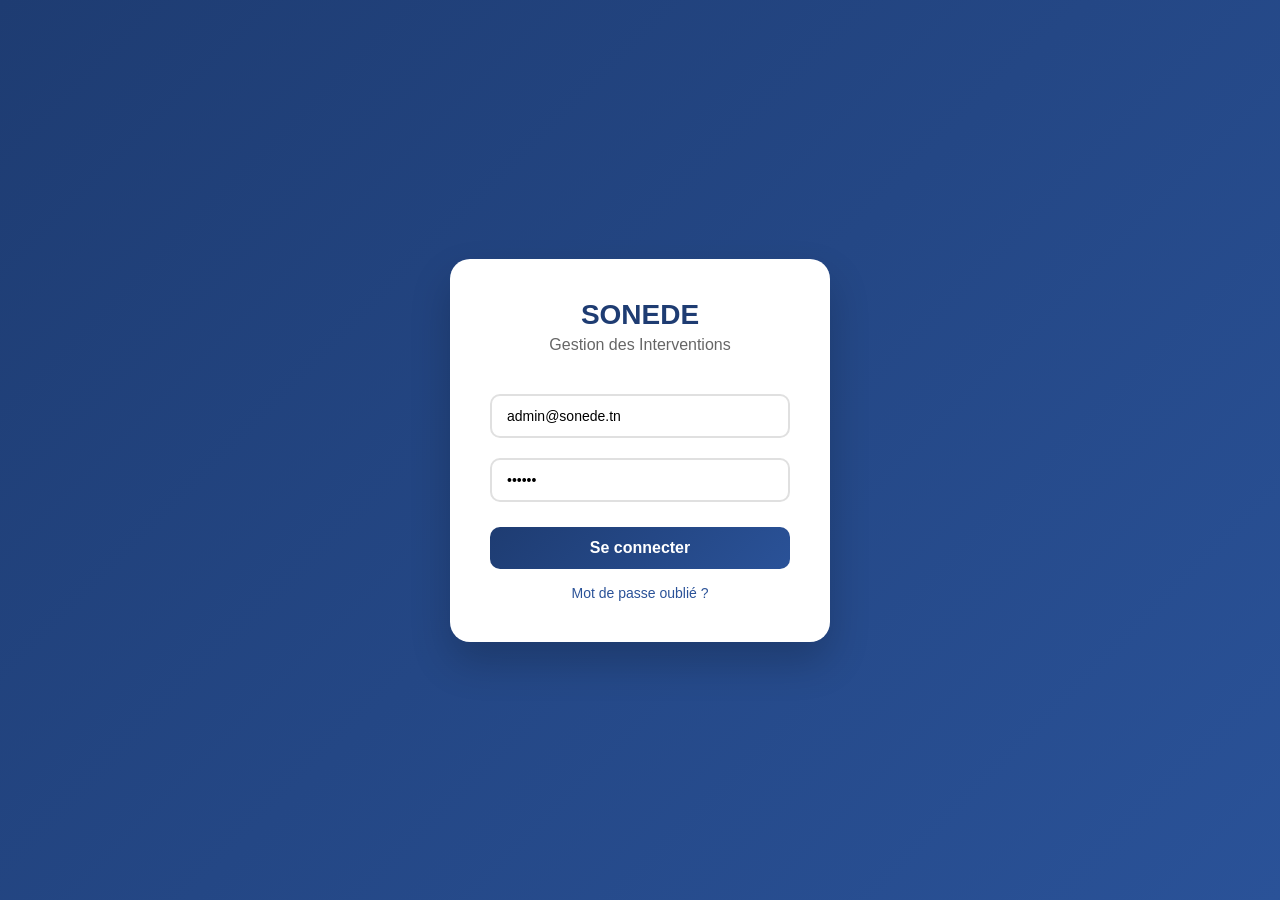
==== index.html @ 40792532 "Ajout application SONEDE" ====
<!DOCTYPE html>
<html lang="fr">
<head>
    <meta charset="UTF-8">
    <meta name="viewport" content="width=device-width, initial-scale=1.0">
    <title>SONEDE - Connexion</title>
    <link rel="stylesheet" href="style.css">
</head>
<body class="login-page">
    <div class="card login-card">
        <div class="logo">
            <h1> SONEDE</h1>
            <p>Gestion des Interventions</p>
        </div>
        <input type="email" id="email" placeholder="Email professionnel" value="admin@sonede.tn">
        <input type="password" id="password" placeholder="Mot de passe" value="123456">
        <button onclick="login()"> Se connecter</button>
        <a href="#" class="forgot-link">Mot de passe oublié ?</a>
    </div>
    <script src="app.js"></script>
</body>
</html>
---- style.css ----
* {
    margin: 0;
    padding: 0;
    box-sizing: border-box;
}

body {
    font-family: 'Segoe UI', Tahoma, Geneva, Verdana, sans-serif;
    min-height: 100vh;
}

/* Page Login */
.login-page {
    background: linear-gradient(135deg, #1e3c72 0%, #2a5298 100%);
    display: flex;
    justify-content: center;
    align-items: center;
}

.login-card {
    background: white;
    padding: 40px;
    border-radius: 20px;
    width: 380px;
    box-shadow: 0 20px 40px rgba(0,0,0,0.2);
    text-align: center;
}

.logo h1 {
    color: #1e3c72;
    font-size: 28px;
    margin-bottom: 5px;
}

.logo p {
    color: #666;
    margin-bottom: 30px;
}

input {
    width: 100%;
    padding: 12px 15px;
    margin: 10px 0;
    border: 2px solid #e0e0e0;
    border-radius: 10px;
    font-size: 14px;
    transition: 0.3s;
}

input:focus {
    outline: none;
    border-color: #2a5298;
}

button {
    width: 100%;
    padding: 12px;
    background: linear-gradient(135deg, #1e3c72, #2a5298);
    color: white;
    border: none;
    border-radius: 10px;
    font-size: 16px;
    font-weight: bold;
    cursor: pointer;
    margin: 15px 0;
    transition: 0.3s;
}

button:hover {
    transform: translateY(-2px);
    box-shadow: 0 5px 15px rgba(0,0,0,0.2);
}

.forgot-link {
    color: #2a5298;
    text-decoration: none;
    font-size: 14px;
}

/* Page Dashboard */
.dashboard-page {
    background: #f5f7fa;
}

.dashboard-container {
    max-width: 1200px;
    margin: 0 auto;
    padding: 20px;
}

.dashboard-header {
    background: white;
    padding: 20px 30px;
    border-radius: 15px;
    margin-bottom: 30px;
    box-shadow: 0 2px 10px rgba(0,0,0,0.1);
    display: flex;
    justify-content: space-between;
    align-items: center;
}

.dashboard-header h1 {
    color: #1e3c72;
    font-size: 24px;
}

.logout-btn {
    background: #dc3545;
    padding: 8px 20px;
    width: auto;
    margin: 0;
}

.add-card, .list-card {
    background: white;
    border-radius: 15px;
    padding: 25px;
    margin-bottom: 30px;
    box-shadow: 0 2px 10px rgba(0,0,0,0.1);
}

.add-card h3, .list-card h3 {
    color: #1e3c72;
    margin-bottom: 20px;
    font-size: 20px;
}

.add-form {
    display: flex;
    gap: 15px;
}

.add-form input {
    flex: 1;
    margin: 0;
}

.add-form button {
    width: auto;
    padding: 12px 30px;
    margin: 0;
}

table {
    width: 100%;
    border-collapse: collapse;
}

th, td {
    padding: 12px;
    text-align: left;
    border-bottom: 1px solid #e0e0e0;
}

th {
    background: #f5f7fa;
    color: #1e3c72;
    font-weight: bold;
}

.status {
    padding: 5px 12px;
    border-radius: 20px;
    font-size: 12px;
    font-weight: bold;
}

.status-pending {
    background: #fff3cd;
    color: #856404;
}

.status-progress {
    background: #cce5ff;
    color: #004085;
}

.status-done {
    background: #d4edda;
    color: #155724;
}

.action-btn {
    padding: 5px 10px;
    margin: 0 3px;
    width: auto;
    font-size: 12px;
    background: #6c757d;
}

.action-btn:hover {
    transform: none;
}

.delete-btn {
    background: #dc3545;
}

.stat-badge {
    background: #1e3c72;
    color: white;
    padding: 5px 12px;
    border-radius: 20px;
    font-size: 14px;
    display: inline-block;
}

.empty-row td {
    text-align: center;
    color: #999;
    padding: 30px;
}
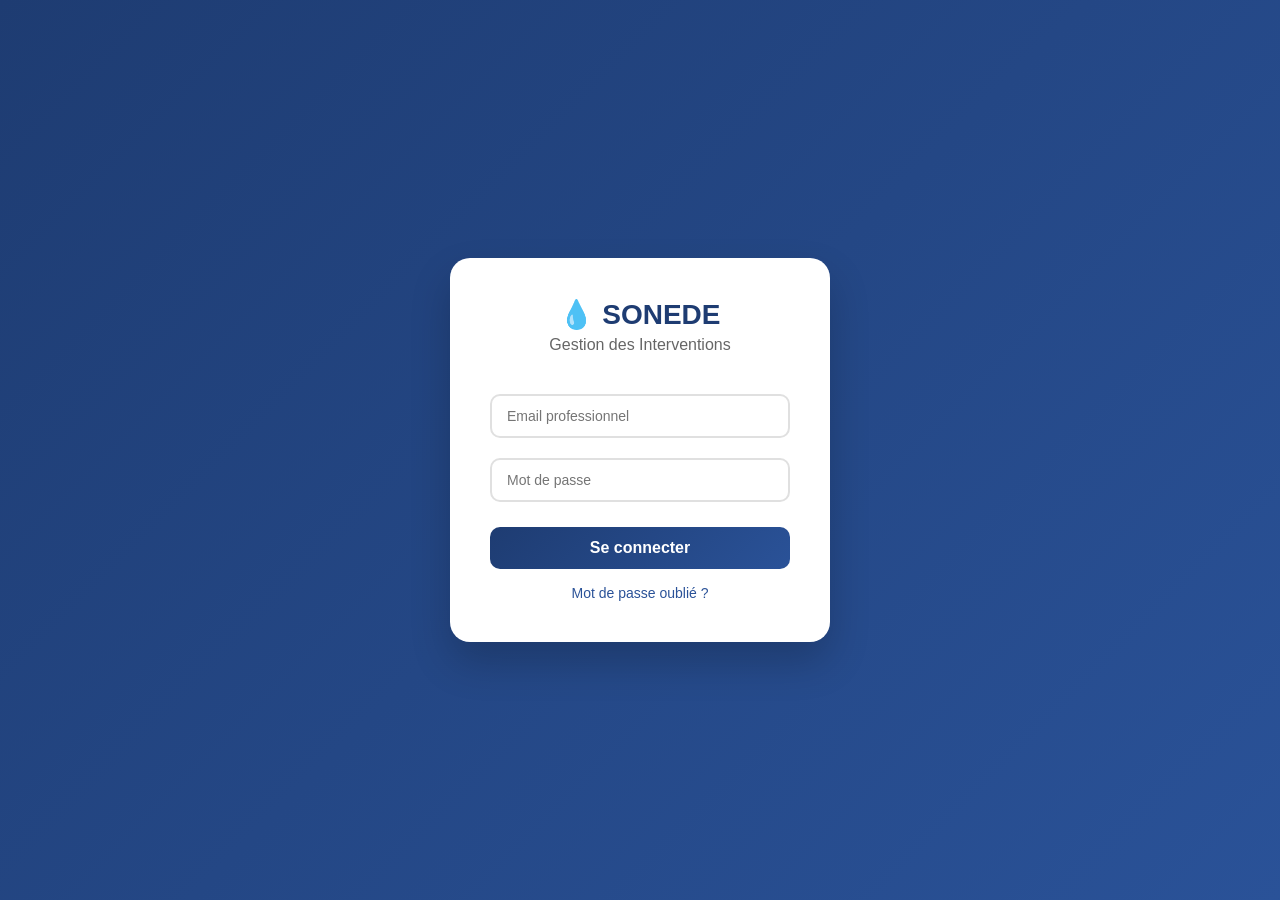
==== commit ea169e81: "index.html" ====
--- a/index.html
+++ b/index.html
@@ -9,14 +9,49 @@
 <body class="login-page">
     <div class="card login-card">
         <div class="logo">
-            <h1> SONEDE</h1>
+            <h1>💧 SONEDE</h1>
             <p>Gestion des Interventions</p>
         </div>
-        <input type="email" id="email" placeholder="Email professionnel" value="admin@sonede.tn">
-        <input type="password" id="password" placeholder="Mot de passe" value="123456">
-        <button onclick="login()"> Se connecter</button>
+        
+        <div id="error-message" class="error-message" style="display: none;">
+            ❌ Email ou mot de passe incorrect
+        </div>
+        
+        <input type="email" id="email" placeholder="Email professionnel">
+        <input type="password" id="password" placeholder="Mot de passe">
+        <button onclick="login()">Se connecter</button>
         <a href="#" class="forgot-link">Mot de passe oublié ?</a>
     </div>
-    <script src="app.js"></script>
+
+    <script>
+        // ========== LES COMPTES ==========
+        const users = [
+            { email: "chaima@sonede.tn", password: "chaima123", role: "admin" },
+            { email: "admin@sonede.tn", password: "admin123", role: "admin" },
+            { email: "chef@sonede.tn", password: "chef123", role: "chef" },
+            { email: "agent@sonede.tn", password: "agent123", role: "agent" }
+        ];
+
+        function login() {
+            const email = document.getElementById('email').value;
+            const password = document.getElementById('password').value;
+            const errorDiv = document.getElementById('error-message');
+            
+            const user = users.find(u => u.email === email && u.password === password);
+            
+            if (user) {
+                localStorage.setItem('user', JSON.stringify({
+                    email: user.email,
+                    role: user.role
+                }));
+                window.location.href = 'dashboard.html';
+            } else {
+                errorDiv.style.display = 'block';
+                setTimeout(() => {
+                    errorDiv.style.display = 'none';
+                }, 3000);
+            }
+        }
+    </script>
 </body>
-</html>+    </html>
